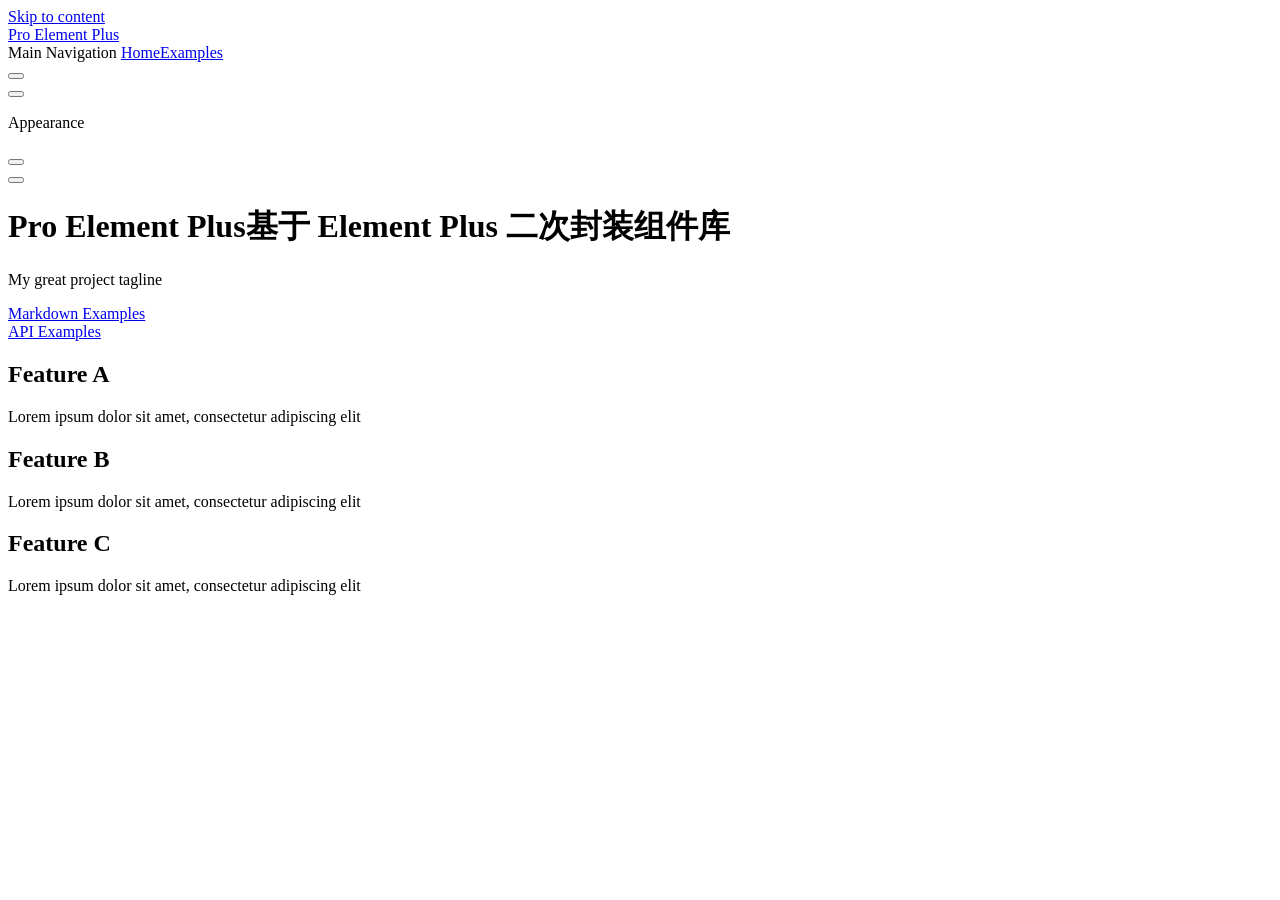
==== index.html @ 3b9ba74d "deploy: 0d428ebb32f23e3638fce87499c8f2b48dcab8a5" ====
<!DOCTYPE html>
<html lang="en-US" dir="ltr">
  <head>
    <meta charset="utf-8">
    <meta name="viewport" content="width=device-width,initial-scale=1">
    <title>Pro Element Plus</title>
    <meta name="description" content="基于 Element Plus 二次封装组件库">
    <meta name="generator" content="VitePress v1.6.3">
    <link rel="preload stylesheet" href="/pro-element-plus/assets/style.Il42l6-2.css" as="style">
    <link rel="preload stylesheet" href="/pro-element-plus/vp-icons.css" as="style">
    
    <script type="module" src="/pro-element-plus/assets/app.k0vOA3CS.js"></script>
    <link rel="preload" href="/pro-element-plus/assets/inter-roman-latin.Di8DUHzh.woff2" as="font" type="font/woff2" crossorigin="">
    <link rel="modulepreload" href="/pro-element-plus/assets/chunks/theme.CEEkEoWJ.js">
    <link rel="modulepreload" href="/pro-element-plus/assets/chunks/framework.DCZH1WKc.js">
    <link rel="modulepreload" href="/pro-element-plus/assets/index.md.DPWsI0Tj.lean.js">
    <script id="check-dark-mode">(()=>{const e=localStorage.getItem("vitepress-theme-appearance")||"auto",a=window.matchMedia("(prefers-color-scheme: dark)").matches;(!e||e==="auto"?a:e==="dark")&&document.documentElement.classList.add("dark")})();</script>
    <script id="check-mac-os">document.documentElement.classList.toggle("mac",/Mac|iPhone|iPod|iPad/i.test(navigator.platform));</script>
  </head>
  <body>
    <div id="app"><div class="Layout" data-v-bed23f10><!--[--><!--]--><!--[--><span tabindex="-1" data-v-f72252b1></span><a href="#VPContent" class="VPSkipLink visually-hidden" data-v-f72252b1>Skip to content</a><!--]--><!----><header class="VPNav" data-v-bed23f10 data-v-62f328ab><div class="VPNavBar" data-v-62f328ab data-v-4d597e10><div class="wrapper" data-v-4d597e10><div class="container" data-v-4d597e10><div class="title" data-v-4d597e10><div class="VPNavBarTitle" data-v-4d597e10 data-v-71b295ee><a class="title" href="/pro-element-plus/" data-v-71b295ee><!--[--><!--]--><!----><span data-v-71b295ee>Pro Element Plus</span><!--[--><!--]--></a></div></div><div class="content" data-v-4d597e10><div class="content-body" data-v-4d597e10><!--[--><!--]--><div class="VPNavBarSearch search" data-v-4d597e10><!----></div><nav aria-labelledby="main-nav-aria-label" class="VPNavBarMenu menu" data-v-4d597e10 data-v-4556d67a><span id="main-nav-aria-label" class="visually-hidden" data-v-4556d67a> Main Navigation </span><!--[--><!--[--><a class="VPLink link VPNavBarMenuLink active" href="/pro-element-plus/" tabindex="0" data-v-4556d67a data-v-b0564cb7><!--[--><span data-v-b0564cb7>Home</span><!--]--></a><!--]--><!--[--><a class="VPLink link VPNavBarMenuLink" href="/pro-element-plus/markdown-examples.html" tabindex="0" data-v-4556d67a data-v-b0564cb7><!--[--><span data-v-b0564cb7>Examples</span><!--]--></a><!--]--><!--]--></nav><!----><div class="VPNavBarAppearance appearance" data-v-4d597e10 data-v-2dc8338e><button class="VPSwitch VPSwitchAppearance" type="button" role="switch" title aria-checked="false" data-v-2dc8338e data-v-994c6fcf data-v-8a266980><span class="check" data-v-8a266980><span class="icon" data-v-8a266980><!--[--><span class="vpi-sun sun" data-v-994c6fcf></span><span class="vpi-moon moon" data-v-994c6fcf></span><!--]--></span></span></button></div><div class="VPSocialLinks VPNavBarSocialLinks social-links" data-v-4d597e10 data-v-ce5a161b data-v-e07c7e03><!--[--><a class="VPSocialLink no-icon" href="https://github.com/vuejs/vitepress" aria-label="github" target="_blank" rel="noopener" data-v-e07c7e03 data-v-bfc77be0><span class="vpi-social-github"></span></a><!--]--></div><div class="VPFlyout VPNavBarExtra extra" data-v-4d597e10 data-v-4192ddd9 data-v-a367568d><button type="button" class="button" aria-haspopup="true" aria-expanded="false" aria-label="extra navigation" data-v-a367568d><span class="vpi-more-horizontal icon" data-v-a367568d></span></button><div class="menu" data-v-a367568d><div class="VPMenu" data-v-a367568d data-v-7024c72b><!----><!--[--><!--[--><!----><div class="group" data-v-4192ddd9><div class="item appearance" data-v-4192ddd9><p class="label" data-v-4192ddd9>Appearance</p><div class="appearance-action" data-v-4192ddd9><button class="VPSwitch VPSwitchAppearance" type="button" role="switch" title aria-checked="false" data-v-4192ddd9 data-v-994c6fcf data-v-8a266980><span class="check" data-v-8a266980><span class="icon" data-v-8a266980><!--[--><span class="vpi-sun sun" data-v-994c6fcf></span><span class="vpi-moon moon" data-v-994c6fcf></span><!--]--></span></span></button></div></div></div><div class="group" data-v-4192ddd9><div class="item social-links" data-v-4192ddd9><div class="VPSocialLinks social-links-list" data-v-4192ddd9 data-v-e07c7e03><!--[--><a class="VPSocialLink no-icon" href="https://github.com/vuejs/vitepress" aria-label="github" target="_blank" rel="noopener" data-v-e07c7e03 data-v-bfc77be0><span class="vpi-social-github"></span></a><!--]--></div></div></div><!--]--><!--]--></div></div></div><!--[--><!--]--><button type="button" class="VPNavBarHamburger hamburger" aria-label="mobile navigation" aria-expanded="false" aria-controls="VPNavScreen" data-v-4d597e10 data-v-9dbd587a><span class="container" data-v-9dbd587a><span class="top" data-v-9dbd587a></span><span class="middle" data-v-9dbd587a></span><span class="bottom" data-v-9dbd587a></span></span></button></div></div></div></div><div class="divider" data-v-4d597e10><div class="divider-line" data-v-4d597e10></div></div></div><!----></header><!----><!----><div class="VPContent is-home" id="VPContent" data-v-bed23f10 data-v-40bd6b1c><div class="VPHome" data-v-40bd6b1c data-v-433bc053><!--[--><!--]--><div class="VPHero VPHomeHero" data-v-433bc053 data-v-514ed750><div class="container" data-v-514ed750><div class="main" data-v-514ed750><!--[--><!--]--><!--[--><h1 class="heading" data-v-514ed750><span class="name clip" data-v-514ed750>Pro Element Plus</span><span class="text" data-v-514ed750>基于 Element Plus 二次封装组件库</span></h1><p class="tagline" data-v-514ed750>My great project tagline</p><!--]--><!--[--><!--]--><div class="actions" data-v-514ed750><!--[--><div class="action" data-v-514ed750><a class="VPButton medium brand" href="/pro-element-plus/markdown-examples.html" data-v-514ed750 data-v-f92b1fd9>Markdown Examples</a></div><div class="action" data-v-514ed750><a class="VPButton medium alt" href="/pro-element-plus/api-examples.html" data-v-514ed750 data-v-f92b1fd9>API Examples</a></div><!--]--></div><!--[--><!--]--></div><!----></div></div><!--[--><!--]--><!--[--><!--]--><div class="VPFeatures VPHomeFeatures" data-v-433bc053 data-v-d9aa55d5><div class="container" data-v-d9aa55d5><div class="items" data-v-d9aa55d5><!--[--><div class="grid-3 item" data-v-d9aa55d5><div class="VPLink no-icon VPFeature" data-v-d9aa55d5 data-v-4d3741d0><!--[--><article class="box" data-v-4d3741d0><!----><h2 class="title" data-v-4d3741d0>Feature A</h2><p class="details" data-v-4d3741d0>Lorem ipsum dolor sit amet, consectetur adipiscing elit</p><!----></article><!--]--></div></div><div class="grid-3 item" data-v-d9aa55d5><div class="VPLink no-icon VPFeature" data-v-d9aa55d5 data-v-4d3741d0><!--[--><article class="box" data-v-4d3741d0><!----><h2 class="title" data-v-4d3741d0>Feature B</h2><p class="details" data-v-4d3741d0>Lorem ipsum dolor sit amet, consectetur adipiscing elit</p><!----></article><!--]--></div></div><div class="grid-3 item" data-v-d9aa55d5><div class="VPLink no-icon VPFeature" data-v-d9aa55d5 data-v-4d3741d0><!--[--><article class="box" data-v-4d3741d0><!----><h2 class="title" data-v-4d3741d0>Feature C</h2><p class="details" data-v-4d3741d0>Lorem ipsum dolor sit amet, consectetur adipiscing elit</p><!----></article><!--]--></div></div><!--]--></div></div></div><!--[--><!--]--><div class="vp-doc container" style="" data-v-433bc053 data-v-961c1990><!--[--><div style="position:relative;" data-v-433bc053><div></div></div><!--]--></div></div></div><!----><!--[--><!--]--></div></div>
    <script>window.__VP_HASH_MAP__=JSON.parse("{\"api-examples.md\":\"B3Xp4FqX\",\"index.md\":\"DPWsI0Tj\",\"markdown-examples.md\":\"BAKHrit-\"}");window.__VP_SITE_DATA__=JSON.parse("{\"lang\":\"en-US\",\"dir\":\"ltr\",\"title\":\"Pro Element Plus\",\"description\":\"基于 Element Plus 二次封装组件库\",\"base\":\"/pro-element-plus/\",\"head\":[],\"router\":{\"prefetchLinks\":true},\"appearance\":true,\"themeConfig\":{\"nav\":[{\"text\":\"Home\",\"link\":\"/\"},{\"text\":\"Examples\",\"link\":\"/markdown-examples\"}],\"sidebar\":[{\"text\":\"Examples\",\"items\":[{\"text\":\"Markdown Examples\",\"link\":\"/markdown-examples\"},{\"text\":\"Runtime API Examples\",\"link\":\"/api-examples\"}]}],\"socialLinks\":[{\"icon\":\"github\",\"link\":\"https://github.com/vuejs/vitepress\"}]},\"locales\":{},\"scrollOffset\":134,\"cleanUrls\":false}");</script>
    
  </body>
</html>
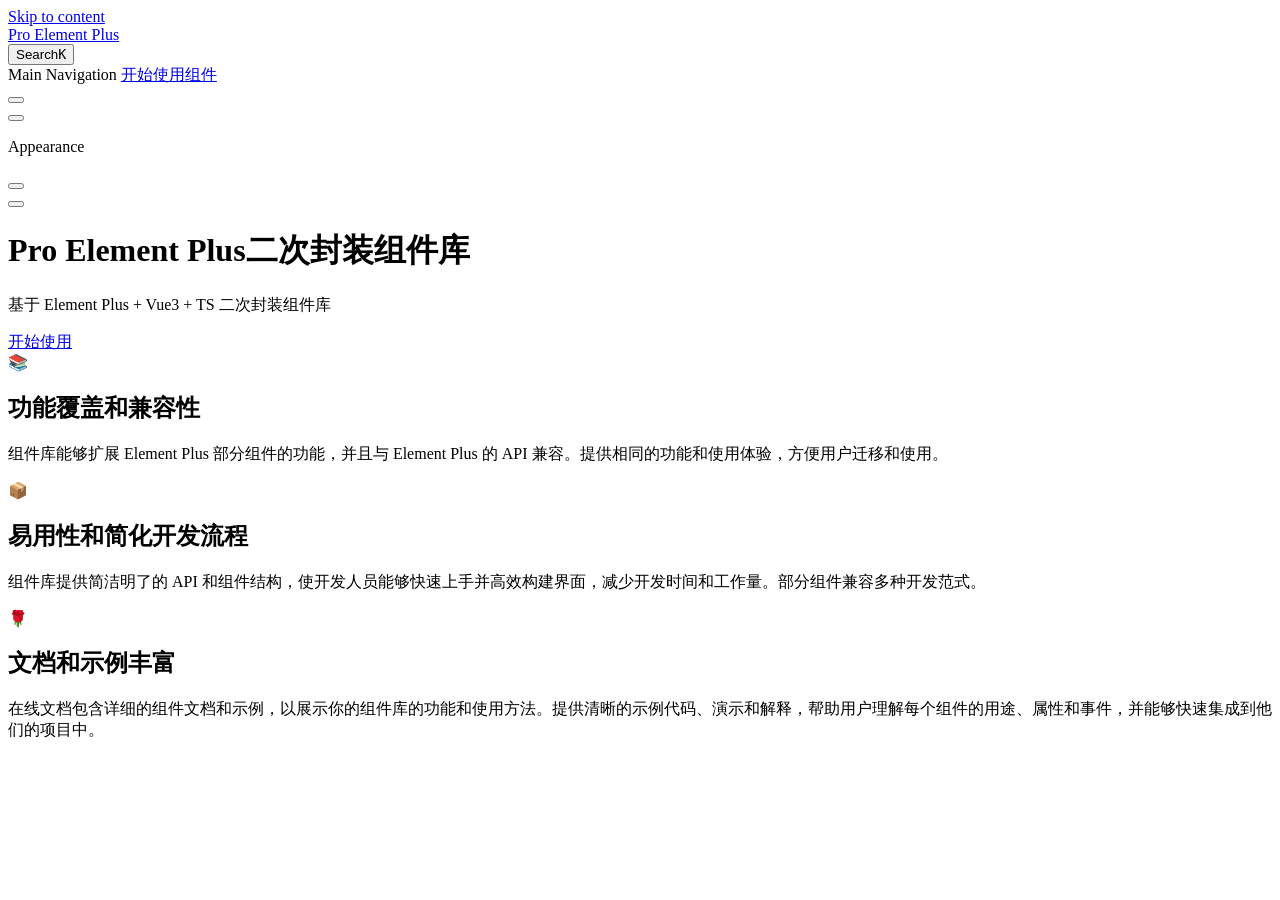
==== commit a1390d79: "deploy: 2ff800a9322477d319e4f586cbf17a742d8106e5" ====
--- a/index.html
+++ b/index.html
@@ -6,20 +6,20 @@
     <title>Pro Element Plus</title>
     <meta name="description" content="基于 Element Plus 二次封装组件库">
     <meta name="generator" content="VitePress v1.6.3">
-    <link rel="preload stylesheet" href="/pro-element-plus/assets/style.Il42l6-2.css" as="style">
+    <link rel="preload stylesheet" href="/pro-element-plus/assets/style.Crl6Xf1x.css" as="style">
     <link rel="preload stylesheet" href="/pro-element-plus/vp-icons.css" as="style">
     
-    <script type="module" src="/pro-element-plus/assets/app.k0vOA3CS.js"></script>
+    <script type="module" src="/pro-element-plus/assets/app.DHfVT6rZ.js"></script>
     <link rel="preload" href="/pro-element-plus/assets/inter-roman-latin.Di8DUHzh.woff2" as="font" type="font/woff2" crossorigin="">
-    <link rel="modulepreload" href="/pro-element-plus/assets/chunks/theme.CEEkEoWJ.js">
-    <link rel="modulepreload" href="/pro-element-plus/assets/chunks/framework.DCZH1WKc.js">
-    <link rel="modulepreload" href="/pro-element-plus/assets/index.md.DPWsI0Tj.lean.js">
+    <link rel="modulepreload" href="/pro-element-plus/assets/chunks/theme.Qqro98rT.js">
+    <link rel="modulepreload" href="/pro-element-plus/assets/chunks/framework.Cq-nOpfW.js">
+    <link rel="modulepreload" href="/pro-element-plus/assets/index.md.CnshE1jU.lean.js">
     <script id="check-dark-mode">(()=>{const e=localStorage.getItem("vitepress-theme-appearance")||"auto",a=window.matchMedia("(prefers-color-scheme: dark)").matches;(!e||e==="auto"?a:e==="dark")&&document.documentElement.classList.add("dark")})();</script>
     <script id="check-mac-os">document.documentElement.classList.toggle("mac",/Mac|iPhone|iPod|iPad/i.test(navigator.platform));</script>
   </head>
   <body>
-    <div id="app"><div class="Layout" data-v-bed23f10><!--[--><!--]--><!--[--><span tabindex="-1" data-v-f72252b1></span><a href="#VPContent" class="VPSkipLink visually-hidden" data-v-f72252b1>Skip to content</a><!--]--><!----><header class="VPNav" data-v-bed23f10 data-v-62f328ab><div class="VPNavBar" data-v-62f328ab data-v-4d597e10><div class="wrapper" data-v-4d597e10><div class="container" data-v-4d597e10><div class="title" data-v-4d597e10><div class="VPNavBarTitle" data-v-4d597e10 data-v-71b295ee><a class="title" href="/pro-element-plus/" data-v-71b295ee><!--[--><!--]--><!----><span data-v-71b295ee>Pro Element Plus</span><!--[--><!--]--></a></div></div><div class="content" data-v-4d597e10><div class="content-body" data-v-4d597e10><!--[--><!--]--><div class="VPNavBarSearch search" data-v-4d597e10><!----></div><nav aria-labelledby="main-nav-aria-label" class="VPNavBarMenu menu" data-v-4d597e10 data-v-4556d67a><span id="main-nav-aria-label" class="visually-hidden" data-v-4556d67a> Main Navigation </span><!--[--><!--[--><a class="VPLink link VPNavBarMenuLink active" href="/pro-element-plus/" tabindex="0" data-v-4556d67a data-v-b0564cb7><!--[--><span data-v-b0564cb7>Home</span><!--]--></a><!--]--><!--[--><a class="VPLink link VPNavBarMenuLink" href="/pro-element-plus/markdown-examples.html" tabindex="0" data-v-4556d67a data-v-b0564cb7><!--[--><span data-v-b0564cb7>Examples</span><!--]--></a><!--]--><!--]--></nav><!----><div class="VPNavBarAppearance appearance" data-v-4d597e10 data-v-2dc8338e><button class="VPSwitch VPSwitchAppearance" type="button" role="switch" title aria-checked="false" data-v-2dc8338e data-v-994c6fcf data-v-8a266980><span class="check" data-v-8a266980><span class="icon" data-v-8a266980><!--[--><span class="vpi-sun sun" data-v-994c6fcf></span><span class="vpi-moon moon" data-v-994c6fcf></span><!--]--></span></span></button></div><div class="VPSocialLinks VPNavBarSocialLinks social-links" data-v-4d597e10 data-v-ce5a161b data-v-e07c7e03><!--[--><a class="VPSocialLink no-icon" href="https://github.com/vuejs/vitepress" aria-label="github" target="_blank" rel="noopener" data-v-e07c7e03 data-v-bfc77be0><span class="vpi-social-github"></span></a><!--]--></div><div class="VPFlyout VPNavBarExtra extra" data-v-4d597e10 data-v-4192ddd9 data-v-a367568d><button type="button" class="button" aria-haspopup="true" aria-expanded="false" aria-label="extra navigation" data-v-a367568d><span class="vpi-more-horizontal icon" data-v-a367568d></span></button><div class="menu" data-v-a367568d><div class="VPMenu" data-v-a367568d data-v-7024c72b><!----><!--[--><!--[--><!----><div class="group" data-v-4192ddd9><div class="item appearance" data-v-4192ddd9><p class="label" data-v-4192ddd9>Appearance</p><div class="appearance-action" data-v-4192ddd9><button class="VPSwitch VPSwitchAppearance" type="button" role="switch" title aria-checked="false" data-v-4192ddd9 data-v-994c6fcf data-v-8a266980><span class="check" data-v-8a266980><span class="icon" data-v-8a266980><!--[--><span class="vpi-sun sun" data-v-994c6fcf></span><span class="vpi-moon moon" data-v-994c6fcf></span><!--]--></span></span></button></div></div></div><div class="group" data-v-4192ddd9><div class="item social-links" data-v-4192ddd9><div class="VPSocialLinks social-links-list" data-v-4192ddd9 data-v-e07c7e03><!--[--><a class="VPSocialLink no-icon" href="https://github.com/vuejs/vitepress" aria-label="github" target="_blank" rel="noopener" data-v-e07c7e03 data-v-bfc77be0><span class="vpi-social-github"></span></a><!--]--></div></div></div><!--]--><!--]--></div></div></div><!--[--><!--]--><button type="button" class="VPNavBarHamburger hamburger" aria-label="mobile navigation" aria-expanded="false" aria-controls="VPNavScreen" data-v-4d597e10 data-v-9dbd587a><span class="container" data-v-9dbd587a><span class="top" data-v-9dbd587a></span><span class="middle" data-v-9dbd587a></span><span class="bottom" data-v-9dbd587a></span></span></button></div></div></div></div><div class="divider" data-v-4d597e10><div class="divider-line" data-v-4d597e10></div></div></div><!----></header><!----><!----><div class="VPContent is-home" id="VPContent" data-v-bed23f10 data-v-40bd6b1c><div class="VPHome" data-v-40bd6b1c data-v-433bc053><!--[--><!--]--><div class="VPHero VPHomeHero" data-v-433bc053 data-v-514ed750><div class="container" data-v-514ed750><div class="main" data-v-514ed750><!--[--><!--]--><!--[--><h1 class="heading" data-v-514ed750><span class="name clip" data-v-514ed750>Pro Element Plus</span><span class="text" data-v-514ed750>基于 Element Plus 二次封装组件库</span></h1><p class="tagline" data-v-514ed750>My great project tagline</p><!--]--><!--[--><!--]--><div class="actions" data-v-514ed750><!--[--><div class="action" data-v-514ed750><a class="VPButton medium brand" href="/pro-element-plus/markdown-examples.html" data-v-514ed750 data-v-f92b1fd9>Markdown Examples</a></div><div class="action" data-v-514ed750><a class="VPButton medium alt" href="/pro-element-plus/api-examples.html" data-v-514ed750 data-v-f92b1fd9>API Examples</a></div><!--]--></div><!--[--><!--]--></div><!----></div></div><!--[--><!--]--><!--[--><!--]--><div class="VPFeatures VPHomeFeatures" data-v-433bc053 data-v-d9aa55d5><div class="container" data-v-d9aa55d5><div class="items" data-v-d9aa55d5><!--[--><div class="grid-3 item" data-v-d9aa55d5><div class="VPLink no-icon VPFeature" data-v-d9aa55d5 data-v-4d3741d0><!--[--><article class="box" data-v-4d3741d0><!----><h2 class="title" data-v-4d3741d0>Feature A</h2><p class="details" data-v-4d3741d0>Lorem ipsum dolor sit amet, consectetur adipiscing elit</p><!----></article><!--]--></div></div><div class="grid-3 item" data-v-d9aa55d5><div class="VPLink no-icon VPFeature" data-v-d9aa55d5 data-v-4d3741d0><!--[--><article class="box" data-v-4d3741d0><!----><h2 class="title" data-v-4d3741d0>Feature B</h2><p class="details" data-v-4d3741d0>Lorem ipsum dolor sit amet, consectetur adipiscing elit</p><!----></article><!--]--></div></div><div class="grid-3 item" data-v-d9aa55d5><div class="VPLink no-icon VPFeature" data-v-d9aa55d5 data-v-4d3741d0><!--[--><article class="box" data-v-4d3741d0><!----><h2 class="title" data-v-4d3741d0>Feature C</h2><p class="details" data-v-4d3741d0>Lorem ipsum dolor sit amet, consectetur adipiscing elit</p><!----></article><!--]--></div></div><!--]--></div></div></div><!--[--><!--]--><div class="vp-doc container" style="" data-v-433bc053 data-v-961c1990><!--[--><div style="position:relative;" data-v-433bc053><div></div></div><!--]--></div></div></div><!----><!--[--><!--]--></div></div>
-    <script>window.__VP_HASH_MAP__=JSON.parse("{\"api-examples.md\":\"B3Xp4FqX\",\"index.md\":\"DPWsI0Tj\",\"markdown-examples.md\":\"BAKHrit-\"}");window.__VP_SITE_DATA__=JSON.parse("{\"lang\":\"en-US\",\"dir\":\"ltr\",\"title\":\"Pro Element Plus\",\"description\":\"基于 Element Plus 二次封装组件库\",\"base\":\"/pro-element-plus/\",\"head\":[],\"router\":{\"prefetchLinks\":true},\"appearance\":true,\"themeConfig\":{\"nav\":[{\"text\":\"Home\",\"link\":\"/\"},{\"text\":\"Examples\",\"link\":\"/markdown-examples\"}],\"sidebar\":[{\"text\":\"Examples\",\"items\":[{\"text\":\"Markdown Examples\",\"link\":\"/markdown-examples\"},{\"text\":\"Runtime API Examples\",\"link\":\"/api-examples\"}]}],\"socialLinks\":[{\"icon\":\"github\",\"link\":\"https://github.com/vuejs/vitepress\"}]},\"locales\":{},\"scrollOffset\":134,\"cleanUrls\":false}");</script>
+    <div id="app"><div class="Layout" data-v-bed23f10><!--[--><!--]--><!--[--><span tabindex="-1" data-v-f72252b1></span><a href="#VPContent" class="VPSkipLink visually-hidden" data-v-f72252b1>Skip to content</a><!--]--><!----><header class="VPNav" data-v-bed23f10 data-v-62f328ab><div class="VPNavBar" data-v-62f328ab data-v-4d597e10><div class="wrapper" data-v-4d597e10><div class="container" data-v-4d597e10><div class="title" data-v-4d597e10><div class="VPNavBarTitle" data-v-4d597e10 data-v-71b295ee><a class="title" href="/pro-element-plus/" data-v-71b295ee><!--[--><!--]--><!----><span data-v-71b295ee>Pro Element Plus</span><!--[--><!--]--></a></div></div><div class="content" data-v-4d597e10><div class="content-body" data-v-4d597e10><!--[--><!--]--><div class="VPNavBarSearch search" data-v-4d597e10><!--[--><!----><div id="local-search"><button type="button" class="DocSearch DocSearch-Button" aria-label="Search"><span class="DocSearch-Button-Container"><span class="vp-icon DocSearch-Search-Icon"></span><span class="DocSearch-Button-Placeholder">Search</span></span><span class="DocSearch-Button-Keys"><kbd class="DocSearch-Button-Key"></kbd><kbd class="DocSearch-Button-Key">K</kbd></span></button></div><!--]--></div><nav aria-labelledby="main-nav-aria-label" class="VPNavBarMenu menu" data-v-4d597e10 data-v-4556d67a><span id="main-nav-aria-label" class="visually-hidden" data-v-4556d67a> Main Navigation </span><!--[--><!--[--><a class="VPLink link VPNavBarMenuLink" href="/pro-element-plus/get-started.html" tabindex="0" data-v-4556d67a data-v-b0564cb7><!--[--><span data-v-b0564cb7>开始使用</span><!--]--></a><!--]--><!--[--><a class="VPLink link VPNavBarMenuLink" href="/pro-element-plus/components/radioGroup.html" tabindex="0" data-v-4556d67a data-v-b0564cb7><!--[--><span data-v-b0564cb7>组件</span><!--]--></a><!--]--><!--]--></nav><!----><div class="VPNavBarAppearance appearance" data-v-4d597e10 data-v-2dc8338e><button class="VPSwitch VPSwitchAppearance" type="button" role="switch" title aria-checked="false" data-v-2dc8338e data-v-994c6fcf data-v-8a266980><span class="check" data-v-8a266980><span class="icon" data-v-8a266980><!--[--><span class="vpi-sun sun" data-v-994c6fcf></span><span class="vpi-moon moon" data-v-994c6fcf></span><!--]--></span></span></button></div><div class="VPSocialLinks VPNavBarSocialLinks social-links" data-v-4d597e10 data-v-ce5a161b data-v-e07c7e03><!--[--><a class="VPSocialLink no-icon" href="https://github.com/hedong433664/pro-element-plus" aria-label="github" target="_blank" rel="noopener" data-v-e07c7e03 data-v-bfc77be0><span class="vpi-social-github"></span></a><!--]--></div><div class="VPFlyout VPNavBarExtra extra" data-v-4d597e10 data-v-4192ddd9 data-v-a367568d><button type="button" class="button" aria-haspopup="true" aria-expanded="false" aria-label="extra navigation" data-v-a367568d><span class="vpi-more-horizontal icon" data-v-a367568d></span></button><div class="menu" data-v-a367568d><div class="VPMenu" data-v-a367568d data-v-7024c72b><!----><!--[--><!--[--><!----><div class="group" data-v-4192ddd9><div class="item appearance" data-v-4192ddd9><p class="label" data-v-4192ddd9>Appearance</p><div class="appearance-action" data-v-4192ddd9><button class="VPSwitch VPSwitchAppearance" type="button" role="switch" title aria-checked="false" data-v-4192ddd9 data-v-994c6fcf data-v-8a266980><span class="check" data-v-8a266980><span class="icon" data-v-8a266980><!--[--><span class="vpi-sun sun" data-v-994c6fcf></span><span class="vpi-moon moon" data-v-994c6fcf></span><!--]--></span></span></button></div></div></div><div class="group" data-v-4192ddd9><div class="item social-links" data-v-4192ddd9><div class="VPSocialLinks social-links-list" data-v-4192ddd9 data-v-e07c7e03><!--[--><a class="VPSocialLink no-icon" href="https://github.com/hedong433664/pro-element-plus" aria-label="github" target="_blank" rel="noopener" data-v-e07c7e03 data-v-bfc77be0><span class="vpi-social-github"></span></a><!--]--></div></div></div><!--]--><!--]--></div></div></div><!--[--><!--]--><button type="button" class="VPNavBarHamburger hamburger" aria-label="mobile navigation" aria-expanded="false" aria-controls="VPNavScreen" data-v-4d597e10 data-v-9dbd587a><span class="container" data-v-9dbd587a><span class="top" data-v-9dbd587a></span><span class="middle" data-v-9dbd587a></span><span class="bottom" data-v-9dbd587a></span></span></button></div></div></div></div><div class="divider" data-v-4d597e10><div class="divider-line" data-v-4d597e10></div></div></div><!----></header><!----><!----><div class="VPContent is-home" id="VPContent" data-v-bed23f10 data-v-40bd6b1c><div class="VPHome" data-v-40bd6b1c data-v-433bc053><!--[--><!--]--><div class="VPHero VPHomeHero" data-v-433bc053 data-v-514ed750><div class="container" data-v-514ed750><div class="main" data-v-514ed750><!--[--><!--]--><!--[--><h1 class="heading" data-v-514ed750><span class="name clip" data-v-514ed750>Pro Element Plus</span><span class="text" data-v-514ed750>二次封装组件库</span></h1><p class="tagline" data-v-514ed750>基于 Element Plus + Vue3 + TS 二次封装组件库</p><!--]--><!--[--><!--]--><div class="actions" data-v-514ed750><!--[--><div class="action" data-v-514ed750><a class="VPButton medium brand" href="/pro-element-plus/get-started.html" data-v-514ed750 data-v-f92b1fd9>开始使用</a></div><!--]--></div><!--[--><!--]--></div><!----></div></div><!--[--><!--]--><!--[--><!--]--><div class="VPFeatures VPHomeFeatures" data-v-433bc053 data-v-d9aa55d5><div class="container" data-v-d9aa55d5><div class="items" data-v-d9aa55d5><!--[--><div class="grid-3 item" data-v-d9aa55d5><div class="VPLink no-icon VPFeature" data-v-d9aa55d5 data-v-4d3741d0><!--[--><article class="box" data-v-4d3741d0><div class="icon" data-v-4d3741d0>📚</div><h2 class="title" data-v-4d3741d0>功能覆盖和兼容性</h2><p class="details" data-v-4d3741d0>组件库能够扩展 Element Plus 部分组件的功能，并且与 Element Plus 的 API 兼容。提供相同的功能和使用体验，方便用户迁移和使用。</p><!----></article><!--]--></div></div><div class="grid-3 item" data-v-d9aa55d5><div class="VPLink no-icon VPFeature" data-v-d9aa55d5 data-v-4d3741d0><!--[--><article class="box" data-v-4d3741d0><div class="icon" data-v-4d3741d0>📦</div><h2 class="title" data-v-4d3741d0>易用性和简化开发流程</h2><p class="details" data-v-4d3741d0>组件库提供简洁明了的 API 和组件结构，使开发人员能够快速上手并高效构建界面，减少开发时间和工作量。部分组件兼容多种开发范式。</p><!----></article><!--]--></div></div><div class="grid-3 item" data-v-d9aa55d5><div class="VPLink no-icon VPFeature" data-v-d9aa55d5 data-v-4d3741d0><!--[--><article class="box" data-v-4d3741d0><div class="icon" data-v-4d3741d0>🌹</div><h2 class="title" data-v-4d3741d0>文档和示例丰富</h2><p class="details" data-v-4d3741d0>在线文档包含详细的组件文档和示例，以展示你的组件库的功能和使用方法。提供清晰的示例代码、演示和解释，帮助用户理解每个组件的用途、属性和事件，并能够快速集成到他们的项目中。</p><!----></article><!--]--></div></div><!--]--></div></div></div><!--[--><!--]--><div class="vp-doc container" style="" data-v-433bc053 data-v-961c1990><!--[--><div style="position:relative;" data-v-433bc053><div></div></div><!--]--></div></div></div><!----><!--[--><!--]--></div></div>
+    <script>window.__VP_HASH_MAP__=JSON.parse("{\"api-examples.md\":\"DASatiZN\",\"components_radiogroup_index.md\":\"Di1tFG2s\",\"get-started.md\":\"CGJOOE7f\",\"index.md\":\"CnshE1jU\",\"markdown-examples.md\":\"YYuvP1XP\"}");window.__VP_SITE_DATA__=JSON.parse("{\"lang\":\"en-US\",\"dir\":\"ltr\",\"title\":\"Pro Element Plus\",\"description\":\"基于 Element Plus 二次封装组件库\",\"base\":\"/pro-element-plus/\",\"head\":[],\"router\":{\"prefetchLinks\":true},\"appearance\":true,\"themeConfig\":{\"nav\":[{\"text\":\"开始使用\",\"link\":\"/get-started\"},{\"text\":\"组件\",\"link\":\"/components/radioGroup\"}],\"search\":{\"provider\":\"local\"},\"sidebar\":[{\"text\":\"指南\",\"collapsed\":false,\"items\":[{\"text\":\"快速开始\",\"link\":\"/get-started\"}]},{\"text\":\"单选框组\",\"collapsed\":false,\"items\":[{\"text\":\"RadioGroup 单选框组\",\"link\":\"components/radioGroup\"}]}],\"socialLinks\":[{\"icon\":\"github\",\"link\":\"https://github.com/hedong433664/pro-element-plus\"}]},\"locales\":{},\"scrollOffset\":134,\"cleanUrls\":false}");</script>
     
   </body>
 </html>
